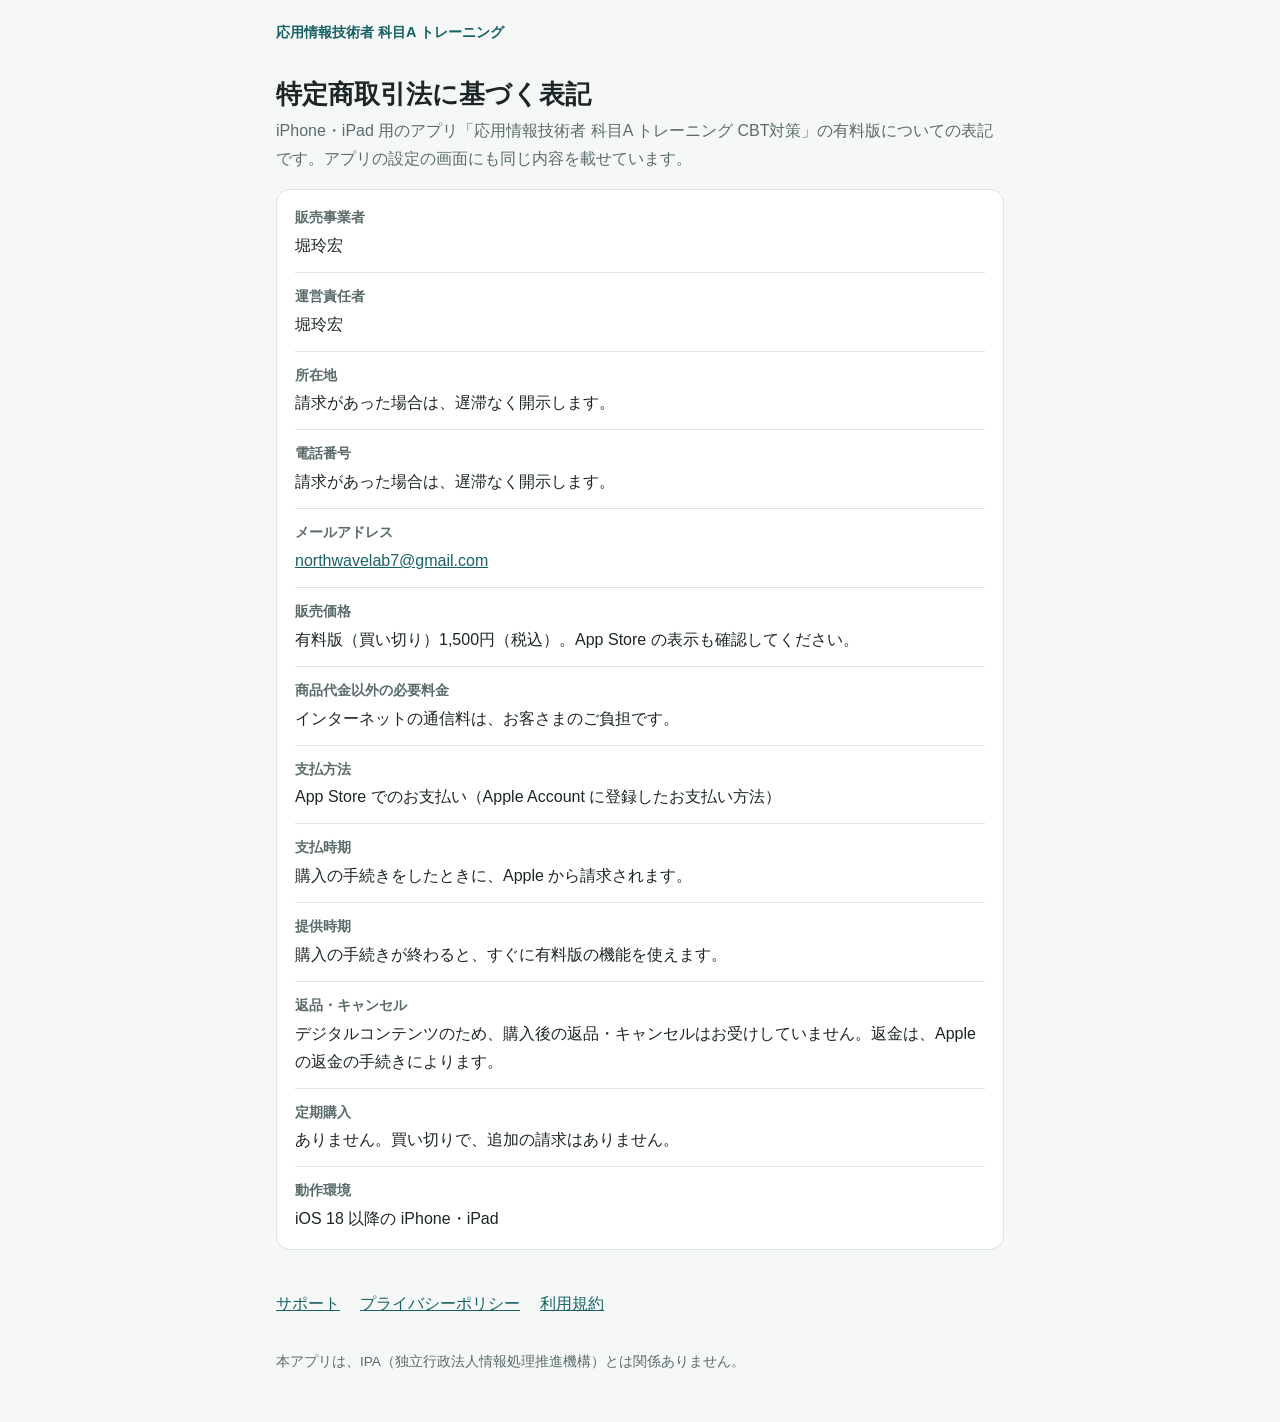
==== ap-exam/legal.html @ 16bd0365 "Publish the pages for 応用情報技術者 科目A トレーニング CBT対策 The top page of northwavelab, and the app's support p" ====
<!doctype html>
<html lang="ja">
<head>
<meta charset="utf-8">
<meta name="viewport" content="width=device-width, initial-scale=1">
<title>特定商取引法に基づく表記｜応用情報技術者 科目A トレーニング</title>
<link rel="stylesheet" href="style.css">
</head>
<body>
<header class="site"><a href="index.html">応用情報技術者 科目A トレーニング</a></header>
<main>
<h1>特定商取引法に基づく表記</h1>
<p class="lead">iPhone・iPad 用のアプリ「応用情報技術者 科目A トレーニング CBT対策」の有料版についての表記です。アプリの設定の画面にも同じ内容を載せています。</p>

<div class="card">
<dl class="table">
<div><dt>販売事業者</dt><dd>堀玲宏</dd></div>
<div><dt>運営責任者</dt><dd>堀玲宏</dd></div>
<div><dt>所在地</dt><dd>請求があった場合は、遅滞なく開示します。</dd></div>
<div><dt>電話番号</dt><dd>請求があった場合は、遅滞なく開示します。</dd></div>
<div><dt>メールアドレス</dt><dd><a href="mailto:northwavelab7@gmail.com">northwavelab7@gmail.com</a></dd></div>
<div><dt>販売価格</dt><dd>有料版（買い切り）1,500円（税込）。App Store の表示も確認してください。</dd></div>
<div><dt>商品代金以外の必要料金</dt><dd>インターネットの通信料は、お客さまのご負担です。</dd></div>
<div><dt>支払方法</dt><dd>App Store でのお支払い（Apple Account に登録したお支払い方法）</dd></div>
<div><dt>支払時期</dt><dd>購入の手続きをしたときに、Apple から請求されます。</dd></div>
<div><dt>提供時期</dt><dd>購入の手続きが終わると、すぐに有料版の機能を使えます。</dd></div>
<div><dt>返品・キャンセル</dt><dd>デジタルコンテンツのため、購入後の返品・キャンセルはお受けしていません。返金は、Apple の返金の手続きによります。</dd></div>
<div><dt>定期購入</dt><dd>ありません。買い切りで、追加の請求はありません。</dd></div>
<div><dt>動作環境</dt><dd>iOS 18 以降の iPhone・iPad</dd></div>
</dl>
</div>

<nav class="pages"><ul>
<li><a href="index.html">サポート</a></li>
<li><a href="privacy.html">プライバシーポリシー</a></li>
<li><a href="terms.html">利用規約</a></li>
</ul></nav>
<footer>本アプリは、IPA（独立行政法人情報処理推進機構）とは関係ありません。</footer>
</main>
</body>
</html>
---- ap-exam/style.css ----
:root {
  --bg: #f6f8f8;
  --card: #ffffff;
  --text: #1d2626;
  --muted: #5b6b6b;
  --line: #dde5e4;
  --accent: #186266;
  --todo-bg: #fff2b3;
  --todo-text: #5c4500;
  color-scheme: light dark;
}

@media (prefers-color-scheme: dark) {
  :root {
    --bg: #101515;
    --card: #182020;
    --text: #e6eeee;
    --muted: #9aaeae;
    --line: #2a3535;
    --accent: #6cc7c4;
    --todo-bg: #574500;
    --todo-text: #ffe9a3;
  }
}

* { box-sizing: border-box; }

body {
  margin: 0;
  background: var(--bg);
  color: var(--text);
  font-family: -apple-system, BlinkMacSystemFont, "Hiragino Sans", "Hiragino Kaku Gothic ProN", "Noto Sans JP", sans-serif;
  line-height: 1.75;
  -webkit-text-size-adjust: 100%;
}

main {
  max-width: 760px;
  margin: 0 auto;
  padding: 24px 16px 48px;
}

header.site {
  max-width: 760px;
  margin: 0 auto;
  padding: 20px 16px 0;
  color: var(--muted);
  font-size: 0.9rem;
}

header.site a { color: var(--accent); text-decoration: none; font-weight: 600; }

h1 { font-size: 1.6rem; line-height: 1.4; margin: 8px 0 4px; }
h2 { font-size: 1.15rem; margin: 32px 0 8px; padding-top: 8px; border-top: 1px solid var(--line); }
h3 { font-size: 1rem; margin: 20px 0 4px; }
p, li { font-size: 1rem; }
.lead { color: var(--muted); margin-top: 0; }
.date { color: var(--muted); font-size: 0.9rem; }

a { color: var(--accent); }

.card {
  background: var(--card);
  border: 1px solid var(--line);
  border-radius: 14px;
  padding: 4px 18px;
  margin: 16px 0;
}

dl.table { margin: 0; }
dl.table div { padding: 12px 0; border-bottom: 1px solid var(--line); }
dl.table div:last-child { border-bottom: none; }
dl.table dt { font-size: 0.85rem; font-weight: 600; color: var(--muted); }
dl.table dd { margin: 2px 0 0; }

nav.pages { margin-top: 40px; font-size: 0.95rem; }
nav.pages ul { list-style: none; padding: 0; display: flex; flex-wrap: wrap; gap: 8px 20px; }

footer { color: var(--muted); font-size: 0.85rem; margin-top: 32px; }

/* Items the owner still has to fill in before publishing. */
.todo {
  background: var(--todo-bg);
  color: var(--todo-text);
  border-radius: 4px;
  padding: 0 4px;
  font-weight: 600;
}
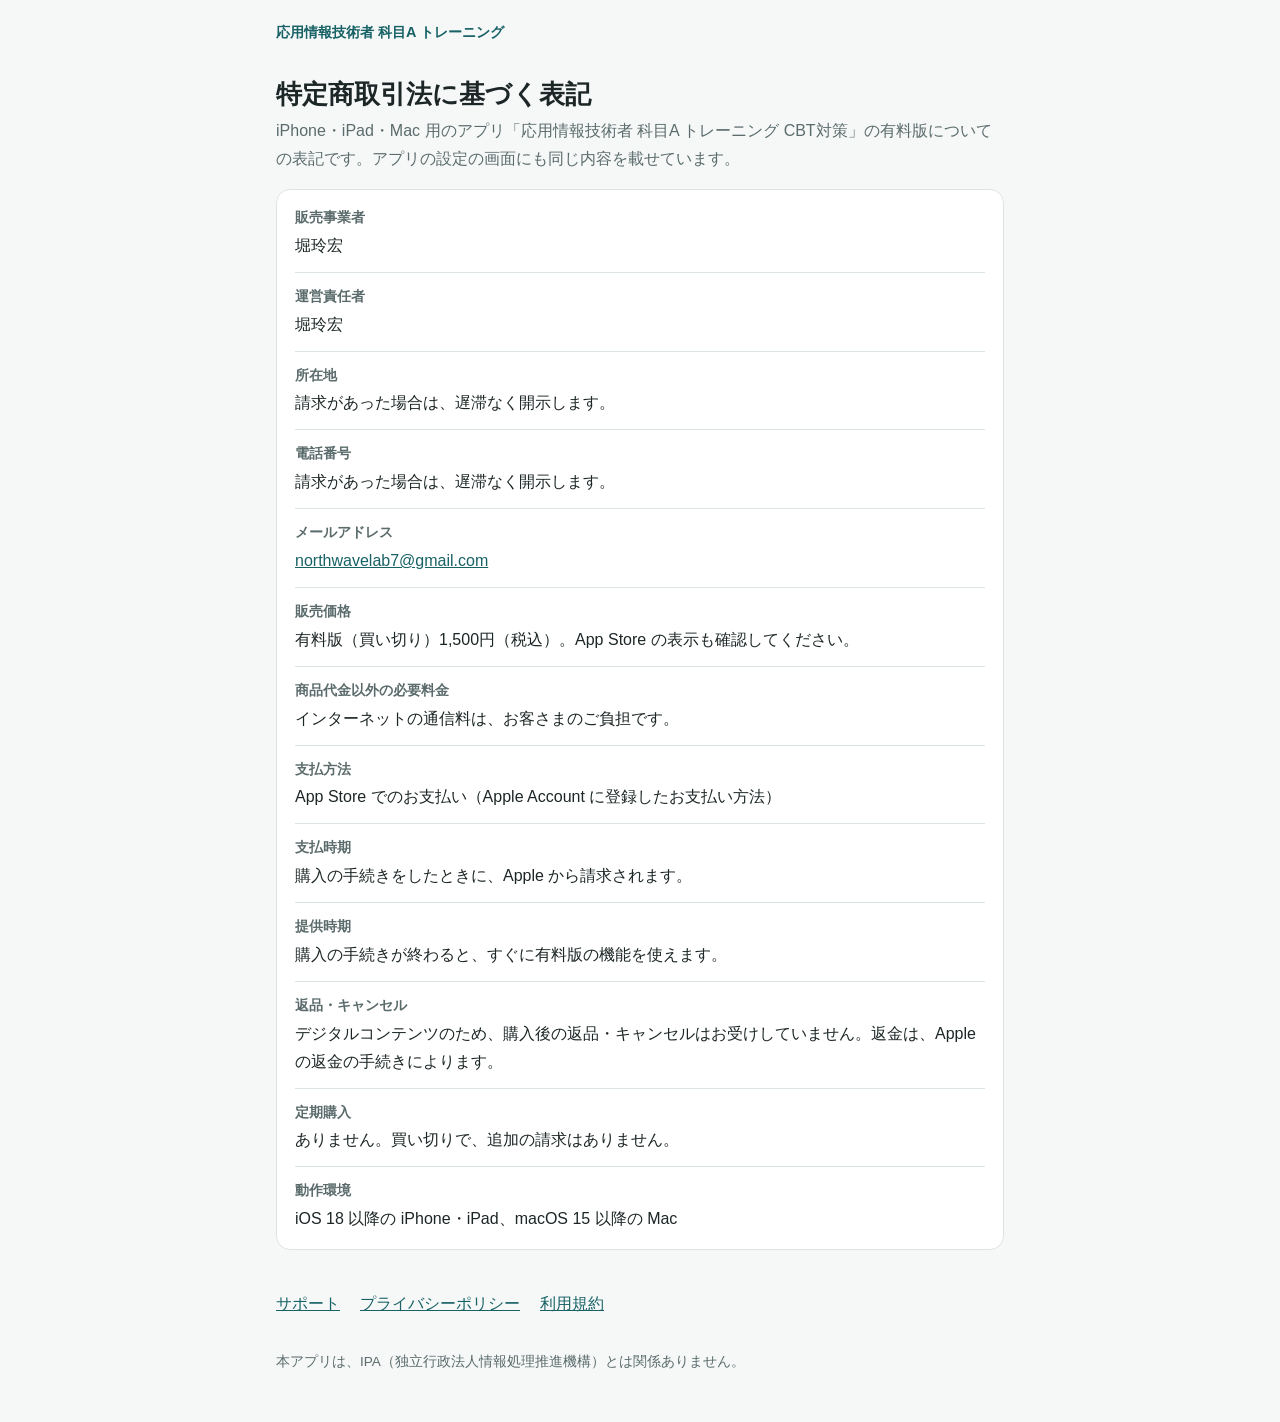
==== commit 8cb0fb33: "AP exam: pages for the Mac version (version 1.1) Co-Authored-By: Claude Opus 5.5 <noreply@anthropic." ====
--- a/ap-exam/legal.html
+++ b/ap-exam/legal.html
@@ -10,7 +10,7 @@
 <header class="site"><a href="index.html">応用情報技術者 科目A トレーニング</a></header>
 <main>
 <h1>特定商取引法に基づく表記</h1>
-<p class="lead">iPhone・iPad 用のアプリ「応用情報技術者 科目A トレーニング CBT対策」の有料版についての表記です。アプリの設定の画面にも同じ内容を載せています。</p>
+<p class="lead">iPhone・iPad・Mac 用のアプリ「応用情報技術者 科目A トレーニング CBT対策」の有料版についての表記です。アプリの設定の画面にも同じ内容を載せています。</p>
 
 <div class="card">
 <dl class="table">
@@ -26,7 +26,7 @@
 <div><dt>提供時期</dt><dd>購入の手続きが終わると、すぐに有料版の機能を使えます。</dd></div>
 <div><dt>返品・キャンセル</dt><dd>デジタルコンテンツのため、購入後の返品・キャンセルはお受けしていません。返金は、Apple の返金の手続きによります。</dd></div>
 <div><dt>定期購入</dt><dd>ありません。買い切りで、追加の請求はありません。</dd></div>
-<div><dt>動作環境</dt><dd>iOS 18 以降の iPhone・iPad</dd></div>
+<div><dt>動作環境</dt><dd>iOS 18 以降の iPhone・iPad、macOS 15 以降の Mac</dd></div>
 </dl>
 </div>
 
